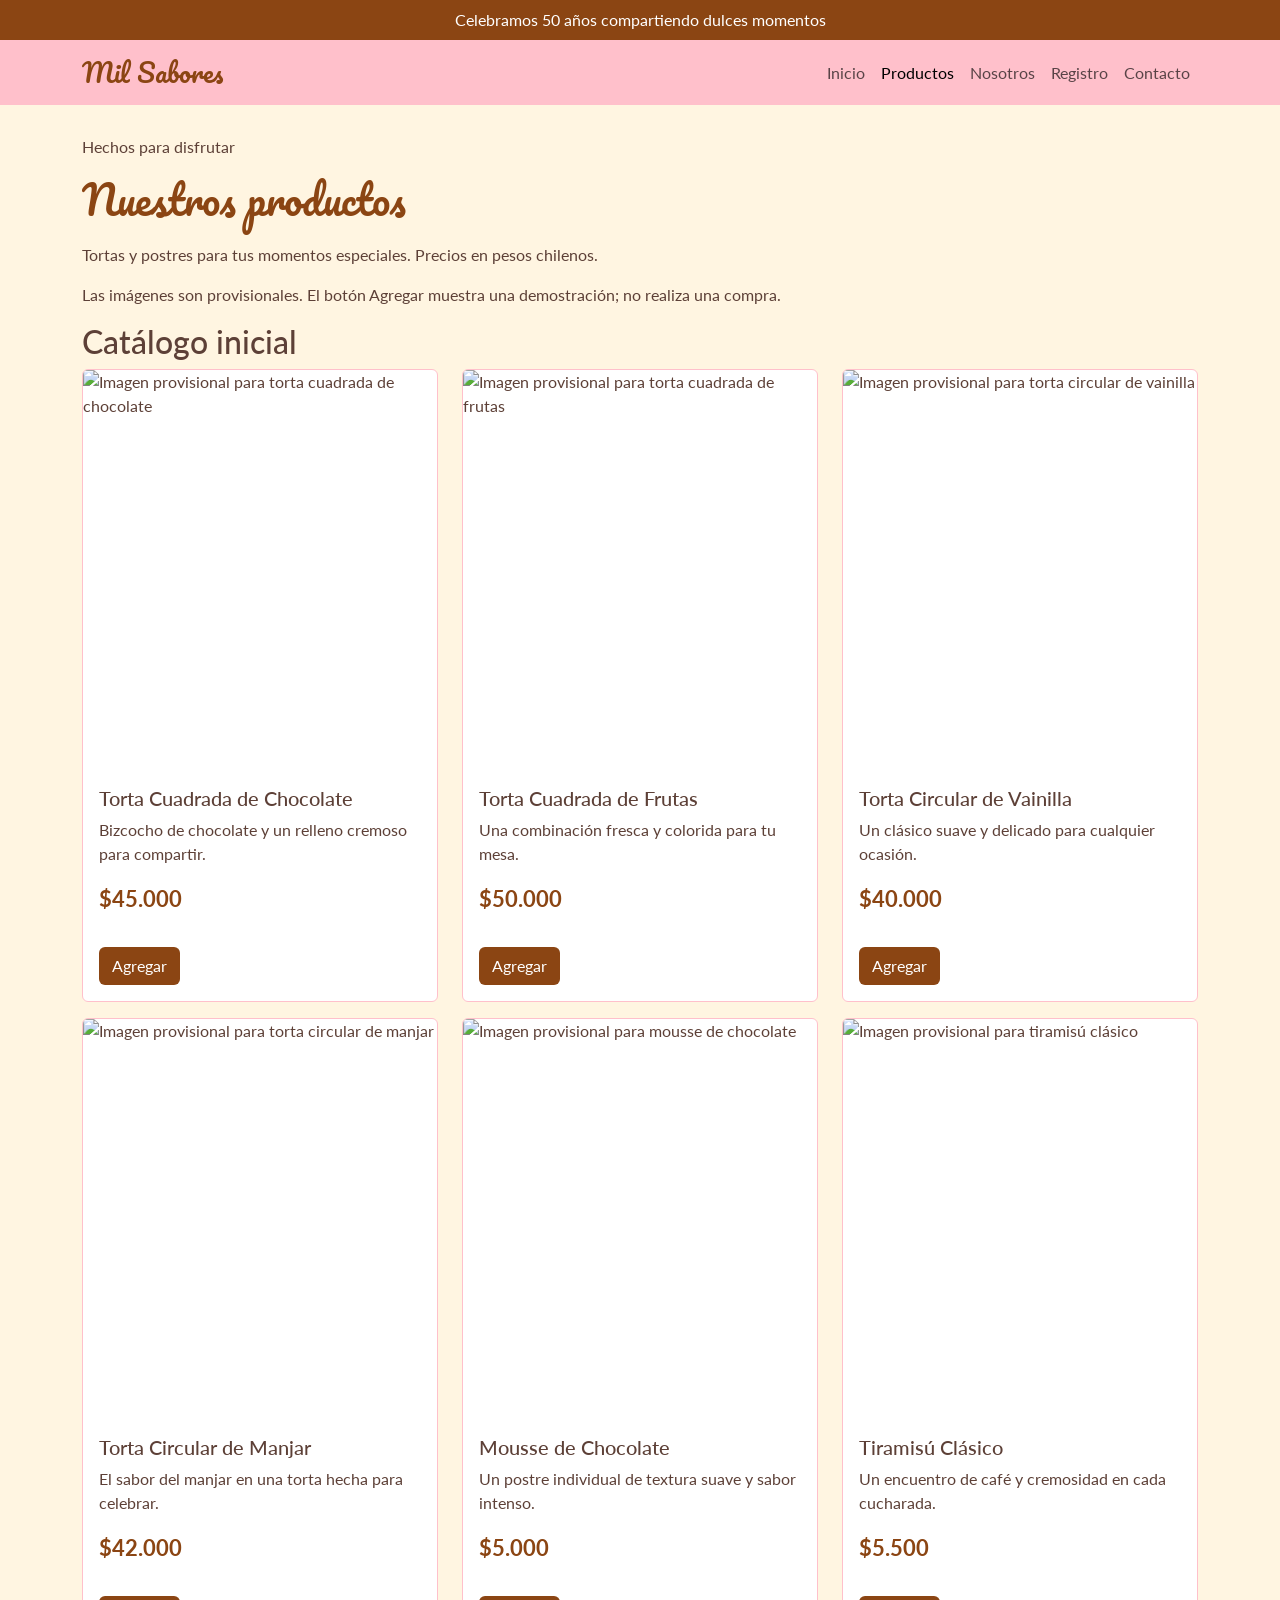
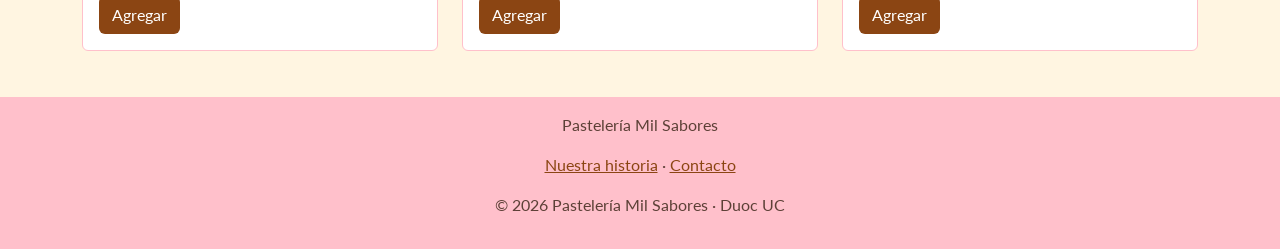
==== productos.html @ d198c65c "Crear maqueta inicial de Pasteleria Mil Sabores con Bootstrap" ====
<!DOCTYPE html>
<html lang="es">
<head>
    <meta charset="UTF-8">
    <meta name="viewport" content="width=device-width, initial-scale=1.0">
    <title>Productos | Pastelería Mil Sabores</title>
    <link href="https://cdn.jsdelivr.net/npm/bootstrap@5.3.8/dist/css/bootstrap.min.css" rel="stylesheet" integrity="sha384-sRIl4kxILFvY47J16cr9ZwB07vP4J8+LH7qKQnuqkuIAvNWLzeN8tE5YBujZqJLB" crossorigin="anonymous">
    <link rel="stylesheet" href="css/styles.css">
</head>
<body>
    <header>
        <p class="aniversario text-center py-2 mb-0">Celebramos 50 años compartiendo dulces momentos</p>
        <!-- Barra de navegación principal -->
        <nav class="navbar navbar-expand-lg" aria-label="Menú principal">
            <div class="container">
                <a class="navbar-brand" href="index.html">Mil Sabores</a>
                <button class="navbar-toggler" type="button" data-bs-toggle="collapse" data-bs-target="#menuPrincipal" aria-controls="menuPrincipal" aria-expanded="false" aria-label="Abrir o cerrar menú">
                    <span class="navbar-toggler-icon"></span>
                </button>
                <div class="collapse navbar-collapse" id="menuPrincipal">
                    <ul class="navbar-nav ms-auto">
                        <li class="nav-item"><a class="nav-link" href="index.html">Inicio</a></li>
                        <li class="nav-item"><a class="nav-link active" href="productos.html" aria-current="page">Productos</a></li>
                        <li class="nav-item"><a class="nav-link" href="nosotros.html">Nosotros</a></li>
                        <li class="nav-item"><a class="nav-link" href="registro.html">Registro</a></li>
                        <li class="nav-item"><a class="nav-link" href="contacto.html">Contacto</a></li>
                    </ul>
                </div>
            </div>
        </nav>
    </header>
    <main class="container">

        <section>
            <p class="etiqueta">Hechos para disfrutar</p>
            <h1 class="titulo-principal">Nuestros productos</h1>
            <p>Tortas y postres para tus momentos especiales. Precios en pesos chilenos.</p>
            <p class="nota">Las imágenes son provisionales. El botón Agregar muestra una demostración; no realiza una compra.</p>
            <h2>Catálogo inicial</h2>
        <div class="row">
            <div class="col-12 col-md-6 col-lg-4 mb-3">
            <article class="card h-100">
<img class="card-img-top" src="https://placehold.co/640x400/FFC0CB/5D4037?text=Chocolate" alt="Imagen provisional para torta cuadrada de chocolate" width="640" height="400" loading="lazy">
                <div class="card-body">
                    <h3 class="card-title h5">Torta Cuadrada de Chocolate</h3>
                    <p class="card-text">Bizcocho de chocolate y un relleno cremoso para compartir.</p>
                    <p class="precio">$45.000</p>
                    <button class="btn boton mt-3" type="button" onclick="agregarProducto()">Agregar</button>
                </div>
            </article>
            </div>
            <div class="col-12 col-md-6 col-lg-4 mb-3">
            <article class="card h-100">
<img class="card-img-top" src="https://placehold.co/640x400/F5DEB3/5D4037?text=Frutas" alt="Imagen provisional para torta cuadrada de frutas" width="640" height="400" loading="lazy">
                <div class="card-body">
                    <h3 class="card-title h5">Torta Cuadrada de Frutas</h3>
                    <p class="card-text">Una combinación fresca y colorida para tu mesa.</p>
                    <p class="precio">$50.000</p>
                    <button class="btn boton mt-3" type="button" onclick="agregarProducto()">Agregar</button>
                </div>
            </article>
            </div>
            <div class="col-12 col-md-6 col-lg-4 mb-3">
            <article class="card h-100">
<img class="card-img-top" src="https://placehold.co/640x400/FFF5E1/5D4037?text=Vainilla" alt="Imagen provisional para torta circular de vainilla" width="640" height="400" loading="lazy">
                <div class="card-body">
                    <h3 class="card-title h5">Torta Circular de Vainilla</h3>
                    <p class="card-text">Un clásico suave y delicado para cualquier ocasión.</p>
                    <p class="precio">$40.000</p>
                    <button class="btn boton mt-3" type="button" onclick="agregarProducto()">Agregar</button>
                </div>
            </article>
            </div>
            <div class="col-12 col-md-6 col-lg-4 mb-3">
            <article class="card h-100">
<img class="card-img-top" src="https://placehold.co/640x400/EAC5A5/5D4037?text=Manjar" alt="Imagen provisional para torta circular de manjar" width="640" height="400" loading="lazy">
                <div class="card-body">
                    <h3 class="card-title h5">Torta Circular de Manjar</h3>
                    <p class="card-text">El sabor del manjar en una torta hecha para celebrar.</p>
                    <p class="precio">$42.000</p>
                    <button class="btn boton mt-3" type="button" onclick="agregarProducto()">Agregar</button>
                </div>
            </article>
            </div>
            <div class="col-12 col-md-6 col-lg-4 mb-3">
            <article class="card h-100">
<img class="card-img-top" src="https://placehold.co/640x400/FFC0CB/5D4037?text=Mousse" alt="Imagen provisional para mousse de chocolate" width="640" height="400" loading="lazy">
                <div class="card-body">
                    <h3 class="card-title h5">Mousse de Chocolate</h3>
                    <p class="card-text">Un postre individual de textura suave y sabor intenso.</p>
                    <p class="precio">$5.000</p>
                    <button class="btn boton mt-3" type="button" onclick="agregarProducto()">Agregar</button>
                </div>
            </article>
            </div>
            <div class="col-12 col-md-6 col-lg-4 mb-3">
            <article class="card h-100">
<img class="card-img-top" src="https://placehold.co/640x400/F5DEB3/5D4037?text=Tiramisu" alt="Imagen provisional para tiramisú clásico" width="640" height="400" loading="lazy">
                <div class="card-body">
                    <h3 class="card-title h5">Tiramisú Clásico</h3>
                    <p class="card-text">Un encuentro de café y cremosidad en cada cucharada.</p>
                    <p class="precio">$5.500</p>
                    <button class="btn boton mt-3" type="button" onclick="agregarProducto()">Agregar</button>
                </div>
            </article>
            </div>
        </div>
        </section>
    </main>
    <footer class="text-center py-3">
        <p>Pastelería Mil Sabores</p>
        <p><a href="nosotros.html">Nuestra historia</a> · <a href="contacto.html">Contacto</a></p>
        <p>© 2026 Pastelería Mil Sabores · Duoc UC</p>
    </footer>
    <script src="https://cdn.jsdelivr.net/npm/bootstrap@5.3.8/dist/js/bootstrap.bundle.min.js" integrity="sha384-FKyoEForCGlyvwx9Hj09JcYn3nv7wiPVlz7YYwJrWVcXK/BmnVDxM+D2scQbITxI" crossorigin="anonymous"></script>
    <script src="js/validaciones.js"></script>
</body>
</html>
---- css/styles.css ----
@import url('https://fonts.googleapis.com/css2?family=Lato:wght@400;700&family=Pacifico&display=swap');

body {
    background-color: #FFF5E1;
    color: #5D4037;
    font-family: 'Lato', Arial, sans-serif;
}

header {
    background-color: #FFC0CB;
}

.aniversario {
    background-color: #8B4513;
    color: white;
}

.navbar-brand {
    font-family: 'Pacifico', cursive;
    font-size: 26px;
    color: #8B4513;
}

.titulo-principal {
    font-family: 'Pacifico', cursive;
    color: #8B4513;
    margin-bottom: 20px;
}

section {
    margin-top: 30px;
    margin-bottom: 30px;
}

.card {
    background-color: white;
    color: #5D4037;
    border-color: #FFC0CB;
}

.precio {
    color: #8B4513;
    font-size: 22px;
    font-weight: bold;
}

.boton {
    background-color: #8B4513;
    color: white;
}

.boton:hover {
    background-color: #5D4037;
    color: white;
}

.promociones {
    background-color: #FFC0CB;
    padding: 20px;
}

form {
    background-color: white;
    padding: 20px;
}

a {
    color: #8B4513;
}

footer {
    background-color: #FFC0CB;
}
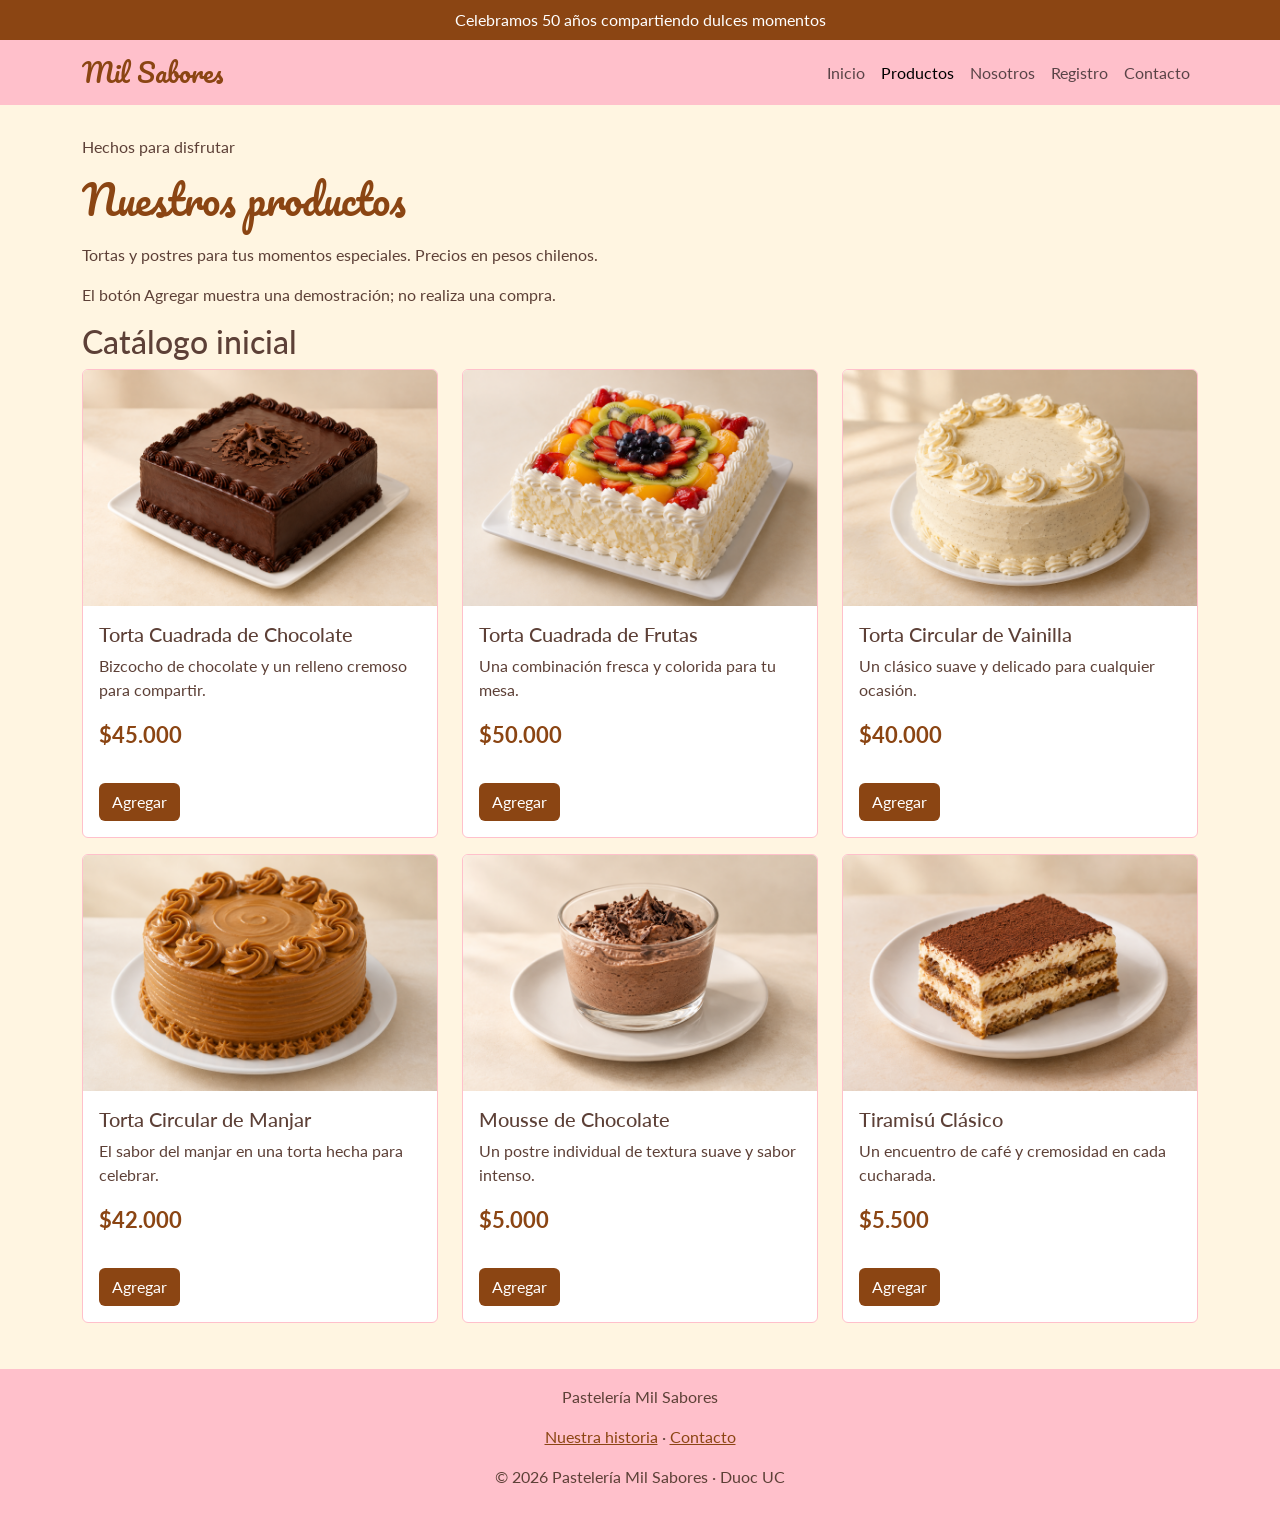
==== commit c91e7e7a: "Agregar imagenes de productos generadas con IA al catalogo" ====
--- a/productos.html
+++ b/productos.html
@@ -35,12 +35,12 @@
             <p class="etiqueta">Hechos para disfrutar</p>
             <h1 class="titulo-principal">Nuestros productos</h1>
             <p>Tortas y postres para tus momentos especiales. Precios en pesos chilenos.</p>
-            <p class="nota">Las imágenes son provisionales. El botón Agregar muestra una demostración; no realiza una compra.</p>
+            <p class="nota">El botón Agregar muestra una demostración; no realiza una compra.</p>
             <h2>Catálogo inicial</h2>
         <div class="row">
             <div class="col-12 col-md-6 col-lg-4 mb-3">
             <article class="card h-100">
-<img class="card-img-top" src="https://placehold.co/640x400/FFC0CB/5D4037?text=Chocolate" alt="Imagen provisional para torta cuadrada de chocolate" width="640" height="400" loading="lazy">
+                <img class="card-img-top img-fluid" src="img/torta_cuadrada_chocolate.png" alt="Torta cuadrada de chocolate con cobertura y decoraciones de chocolate" width="1536" height="1024" loading="lazy">
                 <div class="card-body">
                     <h3 class="card-title h5">Torta Cuadrada de Chocolate</h3>
                     <p class="card-text">Bizcocho de chocolate y un relleno cremoso para compartir.</p>
@@ -51,7 +51,7 @@
             </div>
             <div class="col-12 col-md-6 col-lg-4 mb-3">
             <article class="card h-100">
-<img class="card-img-top" src="https://placehold.co/640x400/F5DEB3/5D4037?text=Frutas" alt="Imagen provisional para torta cuadrada de frutas" width="640" height="400" loading="lazy">
+                <img class="card-img-top img-fluid" src="img/torta_cuadrada_frutas.png" alt="Torta cuadrada de frutas con crema, frutillas, kiwi y duraznos" width="1536" height="1024" loading="lazy">
                 <div class="card-body">
                     <h3 class="card-title h5">Torta Cuadrada de Frutas</h3>
                     <p class="card-text">Una combinación fresca y colorida para tu mesa.</p>
@@ -62,7 +62,7 @@
             </div>
             <div class="col-12 col-md-6 col-lg-4 mb-3">
             <article class="card h-100">
-<img class="card-img-top" src="https://placehold.co/640x400/FFF5E1/5D4037?text=Vainilla" alt="Imagen provisional para torta circular de vainilla" width="640" height="400" loading="lazy">
+                <img class="card-img-top img-fluid" src="img/torta_circular_vainilla.png" alt="Torta circular de vainilla con crema y rosetones" width="1536" height="1024" loading="lazy">
                 <div class="card-body">
                     <h3 class="card-title h5">Torta Circular de Vainilla</h3>
                     <p class="card-text">Un clásico suave y delicado para cualquier ocasión.</p>
@@ -73,7 +73,7 @@
             </div>
             <div class="col-12 col-md-6 col-lg-4 mb-3">
             <article class="card h-100">
-<img class="card-img-top" src="https://placehold.co/640x400/EAC5A5/5D4037?text=Manjar" alt="Imagen provisional para torta circular de manjar" width="640" height="400" loading="lazy">
+                <img class="card-img-top img-fluid" src="img/torta_circular_manjar.png" alt="Torta circular de manjar con cobertura de dulce de leche" width="1536" height="1024" loading="lazy">
                 <div class="card-body">
                     <h3 class="card-title h5">Torta Circular de Manjar</h3>
                     <p class="card-text">El sabor del manjar en una torta hecha para celebrar.</p>
@@ -84,7 +84,7 @@
             </div>
             <div class="col-12 col-md-6 col-lg-4 mb-3">
             <article class="card h-100">
-<img class="card-img-top" src="https://placehold.co/640x400/FFC0CB/5D4037?text=Mousse" alt="Imagen provisional para mousse de chocolate" width="640" height="400" loading="lazy">
+                <img class="card-img-top img-fluid" src="img/mousse_chocolate.png" alt="Mousse de chocolate en un recipiente de vidrio con virutas de chocolate" width="1536" height="1024" loading="lazy">
                 <div class="card-body">
                     <h3 class="card-title h5">Mousse de Chocolate</h3>
                     <p class="card-text">Un postre individual de textura suave y sabor intenso.</p>
@@ -95,7 +95,7 @@
             </div>
             <div class="col-12 col-md-6 col-lg-4 mb-3">
             <article class="card h-100">
-<img class="card-img-top" src="https://placehold.co/640x400/F5DEB3/5D4037?text=Tiramisu" alt="Imagen provisional para tiramisú clásico" width="640" height="400" loading="lazy">
+                <img class="card-img-top img-fluid" src="img/tiramisu_clasico.png" alt="Porción de tiramisú clásico con capas de crema y cacao" width="1536" height="1024" loading="lazy">
                 <div class="card-body">
                     <h3 class="card-title h5">Tiramisú Clásico</h3>
                     <p class="card-text">Un encuentro de café y cremosidad en cada cucharada.</p>
